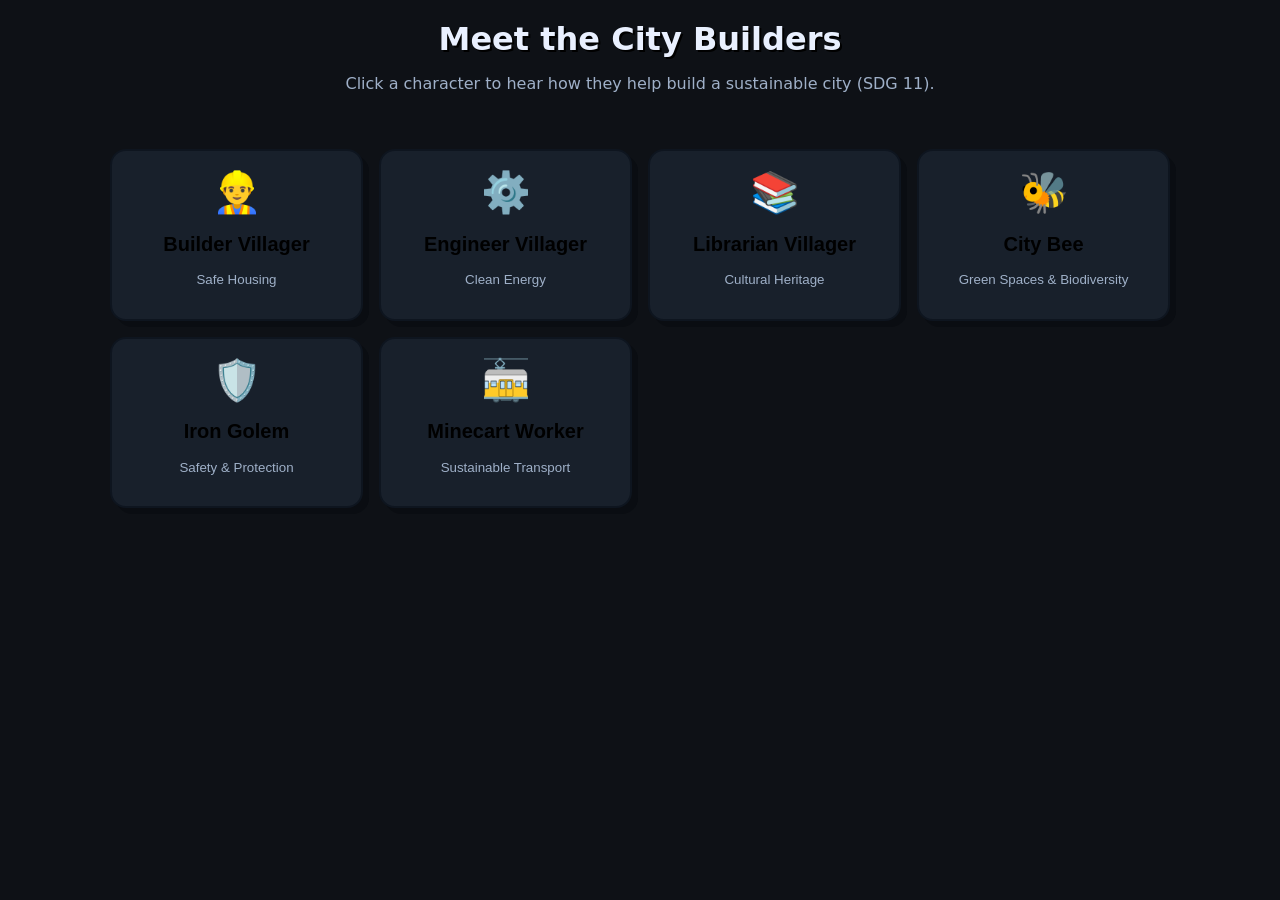
==== builders.html @ 71997713 "committed builders tab" ====
<!doctype html>
<html lang="en">
<head>
  <meta charset="utf-8" />
  <meta name="viewport" content="width=device-width, initial-scale=1" />
  <title>Meet the City Builders — SDG 11</title>
  <link rel="stylesheet" href="css/builders.css" />
</head>
<body>
  <header class="header">
    <h1>Meet the City Builders</h1>
    <p>Click a character to hear how they help build a sustainable city (SDG 11).</p>
  </header>

  <main class="grid">
    <button class="card" data-builder="builder">
      <div class="avatar">👷‍♂️</div>
      <h2>Builder Villager</h2>
      <p class="tag">Safe Housing</p>
    </button>

    <button class="card" data-builder="engineer">
      <div class="avatar">⚙️</div>
      <h2>Engineer Villager</h2>
      <p class="tag">Clean Energy</p>
    </button>

    <button class="card" data-builder="librarian">
      <div class="avatar">📚</div>
      <h2>Librarian Villager</h2>
      <p class="tag">Cultural Heritage</p>
    </button>

    <button class="card" data-builder="bee">
      <div class="avatar">🐝</div>
      <h2>City Bee</h2>
      <p class="tag">Green Spaces & Biodiversity</p>
    </button>

    <button class="card" data-builder="golem">
      <div class="avatar">🛡️</div>
      <h2>Iron Golem</h2>
      <p class="tag">Safety & Protection</p>
    </button>

    <button class="card" data-builder="minecart">
      <div class="avatar">🚋</div>
      <h2>Minecart Worker</h2>
      <p class="tag">Sustainable Transport</p>
    </button>
  </main>

  <div class="bubble" id="bubble" hidden>
    <div class="bubble-content">
      <button class="close">✖</button>
      <h3 id="bubbleTitle"></h3>
      <p id="bubbleText"></p>
    </div>
  </div>

  <script src="js/builders.js"></script>
</body>
</html>
---- css/builders.css ----
:root{
  --bg:#0e1116; --panel:#18202b; --text:#e9f0ff; --muted:#9fb0c8; --accent:#24d05a; --shadow:#0a0d12;
}
*{box-sizing:border-box}
body{margin:0;background:var(--bg);color:var(--text);font-family:system-ui,Segoe UI,Roboto,Arial,sans-serif}
.header{text-align:center;padding:20px}
.header h1{margin:0 0 6px;text-shadow:2px 2px 0 #000}
.header p{color:var(--muted)}
.grid{max-width:1100px;margin:0 auto;padding:20px;display:grid;grid-template-columns:repeat(auto-fit,minmax(220px,1fr));gap:16px}
.card{background:var(--panel);border:2px solid #0e151f;border-radius:16px;padding:18px;box-shadow:6px 6px 0 var(--shadow);cursor:pointer}
.card:hover{transform:translateY(-2px)}
.avatar{font-size:40px}
.tag{color:var(--muted)}

/* Speech bubble */
.bubble{position:fixed;inset:0;background:rgba(0,0,0,.6);display:grid;place-items:center}
.bubble[hidden]{display:none}
.bubble-content{background:#1b2330;border:2px solid #0e151f;border-radius:16px;padding:18px;box-shadow:10px 10px 0 #06080c;max-width:520px}
.bubble-content::after{content:"";position:absolute;bottom:-14px;left:40px;border-width:14px 14px 0;border-style:solid;border-color:#1b2330 transparent transparent}
.close{float:right;background:#2a354a;color:var(--text);border:2px solid #0d1420;border-radius:8px;padding:6px 10px;cursor:pointer}
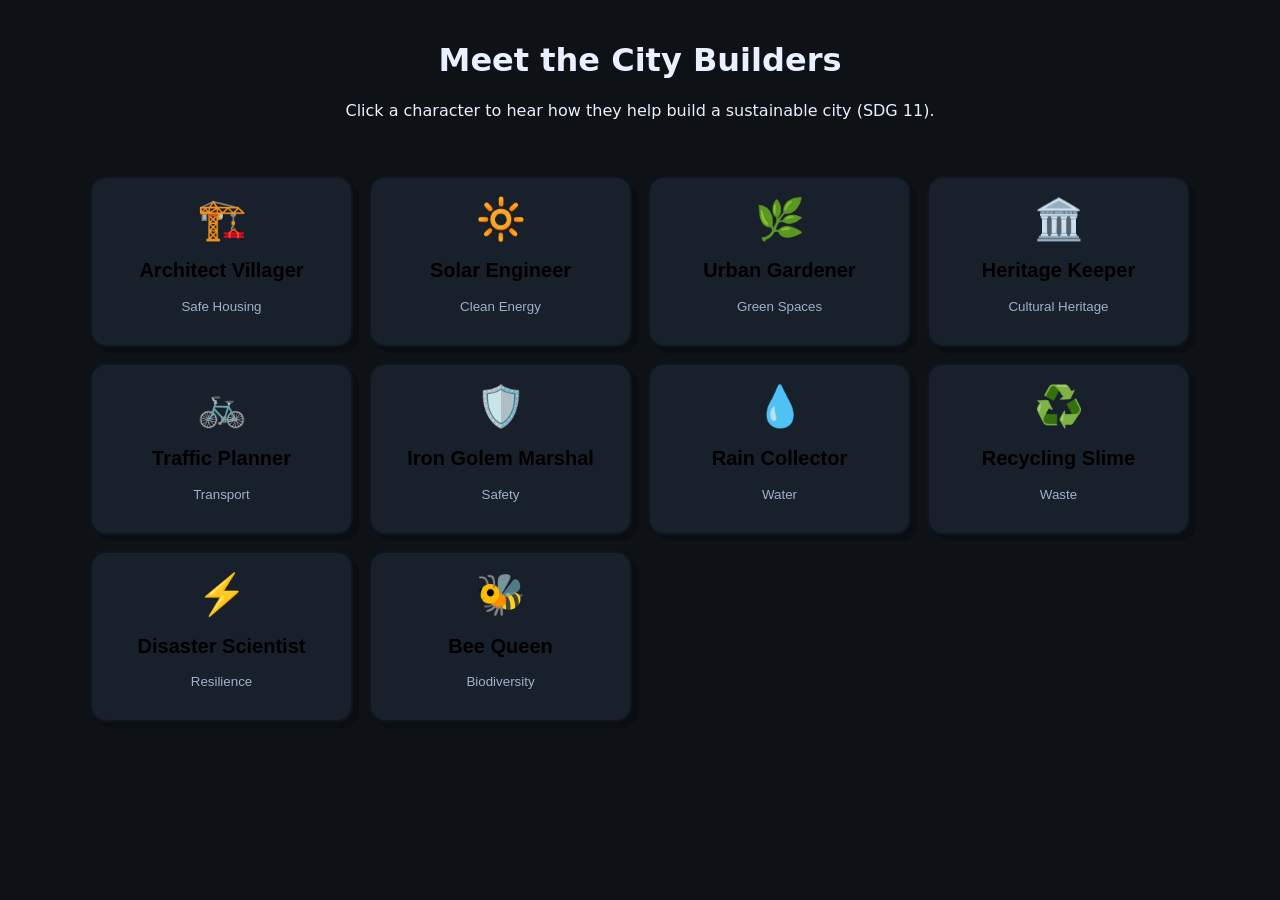
==== commit db1ae93f: "new 10 builders" ====
--- a/builders.html
+++ b/builders.html
@@ -1,64 +1,36 @@
 
 <!doctype html>
-<html lang="en">
+<html lang='en'>
 <head>
-  <meta charset="utf-8" />
-  <meta name="viewport" content="width=device-width, initial-scale=1" />
-  <title>Meet the City Builders — SDG 11</title>
-  <link rel="stylesheet" href="css/builders.css" />
+<meta charset='utf-8'/>
+<meta name='viewport' content='width=device-width, initial-scale=1'/>
+<title>Meet the City Builders — Expanded</title>
+<link rel='stylesheet' href='css/builders.css'/>
 </head>
 <body>
-  <header class="header">
-    <h1>Meet the City Builders</h1>
-    <p>Click a character to hear how they help build a sustainable city (SDG 11).</p>
-  </header>
-
-  <main class="grid">
-    <button class="card" data-builder="builder">
-      <div class="avatar">👷‍♂️</div>
-      <h2>Builder Villager</h2>
-      <p class="tag">Safe Housing</p>
-    </button>
-
-    <button class="card" data-builder="engineer">
-      <div class="avatar">⚙️</div>
-      <h2>Engineer Villager</h2>
-      <p class="tag">Clean Energy</p>
-    </button>
-
-    <button class="card" data-builder="librarian">
-      <div class="avatar">📚</div>
-      <h2>Librarian Villager</h2>
-      <p class="tag">Cultural Heritage</p>
-    </button>
-
-    <button class="card" data-builder="bee">
-      <div class="avatar">🐝</div>
-      <h2>City Bee</h2>
-      <p class="tag">Green Spaces & Biodiversity</p>
-    </button>
-
-    <button class="card" data-builder="golem">
-      <div class="avatar">🛡️</div>
-      <h2>Iron Golem</h2>
-      <p class="tag">Safety & Protection</p>
-    </button>
-
-    <button class="card" data-builder="minecart">
-      <div class="avatar">🚋</div>
-      <h2>Minecart Worker</h2>
-      <p class="tag">Sustainable Transport</p>
-    </button>
-  </main>
-
-  <div class="bubble" id="bubble" hidden>
-    <div class="bubble-content">
-      <button class="close">✖</button>
-      <h3 id="bubbleTitle"></h3>
-      <p id="bubbleText"></p>
-    </div>
-  </div>
-
-  <script src="js/builders.js"></script>
+<header class='header'>
+<h1>Meet the City Builders</h1>
+<p>Click a character to hear how they help build a sustainable city (SDG 11).</p>
+</header>
+<main class='grid'>
+<button class='card' data-builder='architect'><div class='avatar'>🏗️</div><h2>Architect Villager</h2><p class='tag'>Safe Housing</p></button>
+<button class='card' data-builder='solarEngineer'><div class='avatar'>🔆</div><h2>Solar Engineer</h2><p class='tag'>Clean Energy</p></button>
+<button class='card' data-builder='urbanGardener'><div class='avatar'>🌿</div><h2>Urban Gardener</h2><p class='tag'>Green Spaces</p></button>
+<button class='card' data-builder='heritageKeeper'><div class='avatar'>🏛️</div><h2>Heritage Keeper</h2><p class='tag'>Cultural Heritage</p></button>
+<button class='card' data-builder='trafficPlanner'><div class='avatar'>🚲</div><h2>Traffic Planner</h2><p class='tag'>Transport</p></button>
+<button class='card' data-builder='golemMarshal'><div class='avatar'>🛡️</div><h2>Iron Golem Marshal</h2><p class='tag'>Safety</p></button>
+<button class='card' data-builder='rainCollector'><div class='avatar'>💧</div><h2>Rain Collector</h2><p class='tag'>Water</p></button>
+<button class='card' data-builder='recyclerSlime'><div class='avatar'>♻️</div><h2>Recycling Slime</h2><p class='tag'>Waste</p></button>
+<button class='card' data-builder='disasterScientist'><div class='avatar'>⚡</div><h2>Disaster Scientist</h2><p class='tag'>Resilience</p></button>
+<button class='card' data-builder='beeQueen'><div class='avatar'>🐝</div><h2>Bee Queen</h2><p class='tag'>Biodiversity</p></button>
+</main>
+<div class='bubble' id='bubble' hidden>
+ <div class='bubble-content'>
+ <button class='close'>✖</button>
+ <h3 id='bubbleTitle'></h3>
+ <p id='bubbleText'></p>
+ </div>
+</div>
+<script src='js/builders.js'></script>
 </body>
 </html>
--- a/css/builders.css
+++ b/css/builders.css
@@ -1,21 +1,13 @@
 
-:root{
-  --bg:#0e1116; --panel:#18202b; --text:#e9f0ff; --muted:#9fb0c8; --accent:#24d05a; --shadow:#0a0d12;
-}
-*{box-sizing:border-box}
-body{margin:0;background:var(--bg);color:var(--text);font-family:system-ui,Segoe UI,Roboto,Arial,sans-serif}
+:root{--bg:#0e1116;--panel:#18202b;--text:#e9f0ff;--muted:#9fb0c8;--shadow:#0a0d12}
+body{margin:0;background:var(--bg);color:var(--text);font-family:system-ui}
 .header{text-align:center;padding:20px}
-.header h1{margin:0 0 6px;text-shadow:2px 2px 0 #000}
-.header p{color:var(--muted)}
-.grid{max-width:1100px;margin:0 auto;padding:20px;display:grid;grid-template-columns:repeat(auto-fit,minmax(220px,1fr));gap:16px}
+.grid{max-width:1100px;margin:auto;padding:20px;display:grid;grid-template-columns:repeat(auto-fit,minmax(220px,1fr));gap:16px}
 .card{background:var(--panel);border:2px solid #0e151f;border-radius:16px;padding:18px;box-shadow:6px 6px 0 var(--shadow);cursor:pointer}
 .card:hover{transform:translateY(-2px)}
 .avatar{font-size:40px}
 .tag{color:var(--muted)}
-
-/* Speech bubble */
 .bubble{position:fixed;inset:0;background:rgba(0,0,0,.6);display:grid;place-items:center}
 .bubble[hidden]{display:none}
 .bubble-content{background:#1b2330;border:2px solid #0e151f;border-radius:16px;padding:18px;box-shadow:10px 10px 0 #06080c;max-width:520px}
-.bubble-content::after{content:"";position:absolute;bottom:-14px;left:40px;border-width:14px 14px 0;border-style:solid;border-color:#1b2330 transparent transparent}
 .close{float:right;background:#2a354a;color:var(--text);border:2px solid #0d1420;border-radius:8px;padding:6px 10px;cursor:pointer}
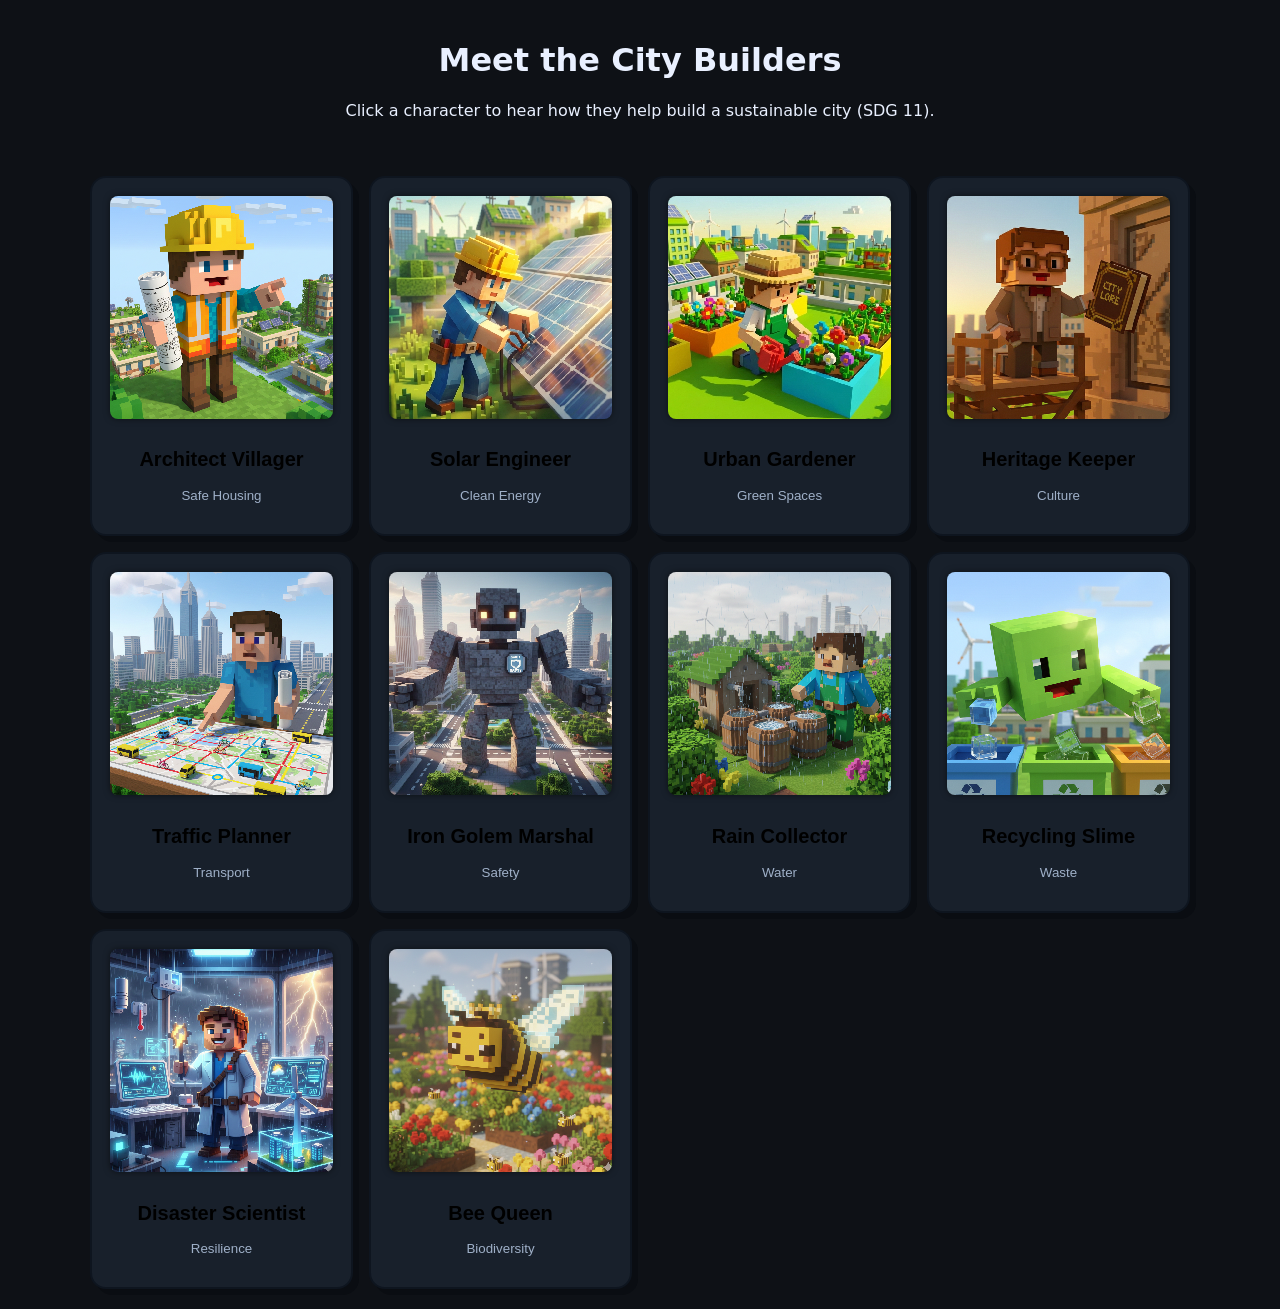
==== commit 8dc75834: "Add files via upload add builders full-size images" ====
--- a/builders.html
+++ b/builders.html
@@ -1,36 +1,88 @@
 
 <!doctype html>
-<html lang='en'>
+<html lang="en">
 <head>
-<meta charset='utf-8'/>
-<meta name='viewport' content='width=device-width, initial-scale=1'/>
-<title>Meet the City Builders — Expanded</title>
-<link rel='stylesheet' href='css/builders.css'/>
+  <meta charset="utf-8"/>
+  <meta name="viewport" content="width=device-width, initial-scale=1"/>
+  <title>Meet the City Builders — SDG 11</title>
+  <link rel="stylesheet" href="css/builders.css"/>
 </head>
 <body>
-<header class='header'>
-<h1>Meet the City Builders</h1>
-<p>Click a character to hear how they help build a sustainable city (SDG 11).</p>
+<header class="header">
+  <h1>Meet the City Builders</h1>
+  <p>Click a character to hear how they help build a sustainable city (SDG 11).</p>
 </header>
-<main class='grid'>
-<button class='card' data-builder='architect'><div class='avatar'>🏗️</div><h2>Architect Villager</h2><p class='tag'>Safe Housing</p></button>
-<button class='card' data-builder='solarEngineer'><div class='avatar'>🔆</div><h2>Solar Engineer</h2><p class='tag'>Clean Energy</p></button>
-<button class='card' data-builder='urbanGardener'><div class='avatar'>🌿</div><h2>Urban Gardener</h2><p class='tag'>Green Spaces</p></button>
-<button class='card' data-builder='heritageKeeper'><div class='avatar'>🏛️</div><h2>Heritage Keeper</h2><p class='tag'>Cultural Heritage</p></button>
-<button class='card' data-builder='trafficPlanner'><div class='avatar'>🚲</div><h2>Traffic Planner</h2><p class='tag'>Transport</p></button>
-<button class='card' data-builder='golemMarshal'><div class='avatar'>🛡️</div><h2>Iron Golem Marshal</h2><p class='tag'>Safety</p></button>
-<button class='card' data-builder='rainCollector'><div class='avatar'>💧</div><h2>Rain Collector</h2><p class='tag'>Water</p></button>
-<button class='card' data-builder='recyclerSlime'><div class='avatar'>♻️</div><h2>Recycling Slime</h2><p class='tag'>Waste</p></button>
-<button class='card' data-builder='disasterScientist'><div class='avatar'>⚡</div><h2>Disaster Scientist</h2><p class='tag'>Resilience</p></button>
-<button class='card' data-builder='beeQueen'><div class='avatar'>🐝</div><h2>Bee Queen</h2><p class='tag'>Biodiversity</p></button>
+
+<main class="grid">
+  <button class="card" data-builder="architect">
+    <img class="avatar-img" src="assets/characters/architect.png" alt="Architect Villager"/>
+    <h2>Architect Villager</h2>
+    <p class="tag">Safe Housing</p>
+  </button>
+
+  <button class="card" data-builder="solarEngineer">
+    <img class="avatar-img" src="assets/characters/solarEngineer.png" alt="Solar Engineer"/>
+    <h2>Solar Engineer</h2>
+    <p class="tag">Clean Energy</p>
+  </button>
+
+  <button class="card" data-builder="urbanGardener">
+    <img class="avatar-img" src="assets/characters/urbanGardener.png" alt="Urban Gardener"/>
+    <h2>Urban Gardener</h2>
+    <p class="tag">Green Spaces</p>
+  </button>
+
+  <button class="card" data-builder="heritageKeeper">
+    <img class="avatar-img" src="assets/characters/heritageKeeper.png" alt="Heritage Keeper"/>
+    <h2>Heritage Keeper</h2>
+    <p class="tag">Culture</p>
+  </button>
+
+  <button class="card" data-builder="trafficPlanner">
+    <img class="avatar-img" src="assets/characters/trafficPlanner.png" alt="Traffic Planner"/>
+    <h2>Traffic Planner</h2>
+    <p class="tag">Transport</p>
+  </button>
+
+  <button class="card" data-builder="golemMarshal">
+    <img class="avatar-img" src="assets/characters/golemMarshal.png" alt="Golem Marshal"/>
+    <h2>Iron Golem Marshal</h2>
+    <p class="tag">Safety</p>
+  </button>
+
+  <button class="card" data-builder="rainCollector">
+    <img class="avatar-img" src="assets/characters/rainCollector.png" alt="Rain Collector"/>
+    <h2>Rain Collector</h2>
+    <p class="tag">Water</p>
+  </button>
+
+  <button class="card" data-builder="recyclerSlime">
+    <img class="avatar-img" src="assets/characters/recyclerSlime.png" alt="Recycling Slime"/>
+    <h2>Recycling Slime</h2>
+    <p class="tag">Waste</p>
+  </button>
+
+  <button class="card" data-builder="disasterScientist">
+    <img class="avatar-img" src="assets/characters/disasterScientist.png" alt="Disaster Scientist"/>
+    <h2>Disaster Scientist</h2>
+    <p class="tag">Resilience</p>
+  </button>
+
+  <button class="card" data-builder="beeQueen">
+    <img class="avatar-img" src="assets/characters/beeQueen.png" alt="Bee Queen"/>
+    <h2>Bee Queen</h2>
+    <p class="tag">Biodiversity</p>
+  </button>
 </main>
-<div class='bubble' id='bubble' hidden>
- <div class='bubble-content'>
- <button class='close'>✖</button>
- <h3 id='bubbleTitle'></h3>
- <p id='bubbleText'></p>
- </div>
+
+<div class="bubble" id="bubble" hidden>
+  <div class="bubble-content">
+    <button class="close">✖</button>
+    <h3 id="bubbleTitle"></h3>
+    <p id="bubbleText"></p>
+  </div>
 </div>
-<script src='js/builders.js'></script>
+
+<script src="js/builders.js"></script>
 </body>
 </html>
--- a/css/builders.css
+++ b/css/builders.css
@@ -3,10 +3,21 @@
 body{margin:0;background:var(--bg);color:var(--text);font-family:system-ui}
 .header{text-align:center;padding:20px}
 .grid{max-width:1100px;margin:auto;padding:20px;display:grid;grid-template-columns:repeat(auto-fit,minmax(220px,1fr));gap:16px}
-.card{background:var(--panel);border:2px solid #0e151f;border-radius:16px;padding:18px;box-shadow:6px 6px 0 var(--shadow);cursor:pointer}
+.card{background:var(--panel);border:2px solid #0e151f;border-radius:16px;padding:18px;box-shadow:6px 6px 0 var(--shadow);cursor:pointer;text-align:center}
 .card:hover{transform:translateY(-2px)}
-.avatar{font-size:40px}
+
+.avatar-img{
+  width:100%;
+  aspect-ratio:1/1;
+  object-fit:cover;
+  border-radius:8px;
+  image-rendering:pixelated;
+  box-shadow:0 0 6px rgba(0,0,0,0.5);
+  margin-bottom:10px;
+}
+
 .tag{color:var(--muted)}
+
 .bubble{position:fixed;inset:0;background:rgba(0,0,0,.6);display:grid;place-items:center}
 .bubble[hidden]{display:none}
 .bubble-content{background:#1b2330;border:2px solid #0e151f;border-radius:16px;padding:18px;box-shadow:10px 10px 0 #06080c;max-width:520px}
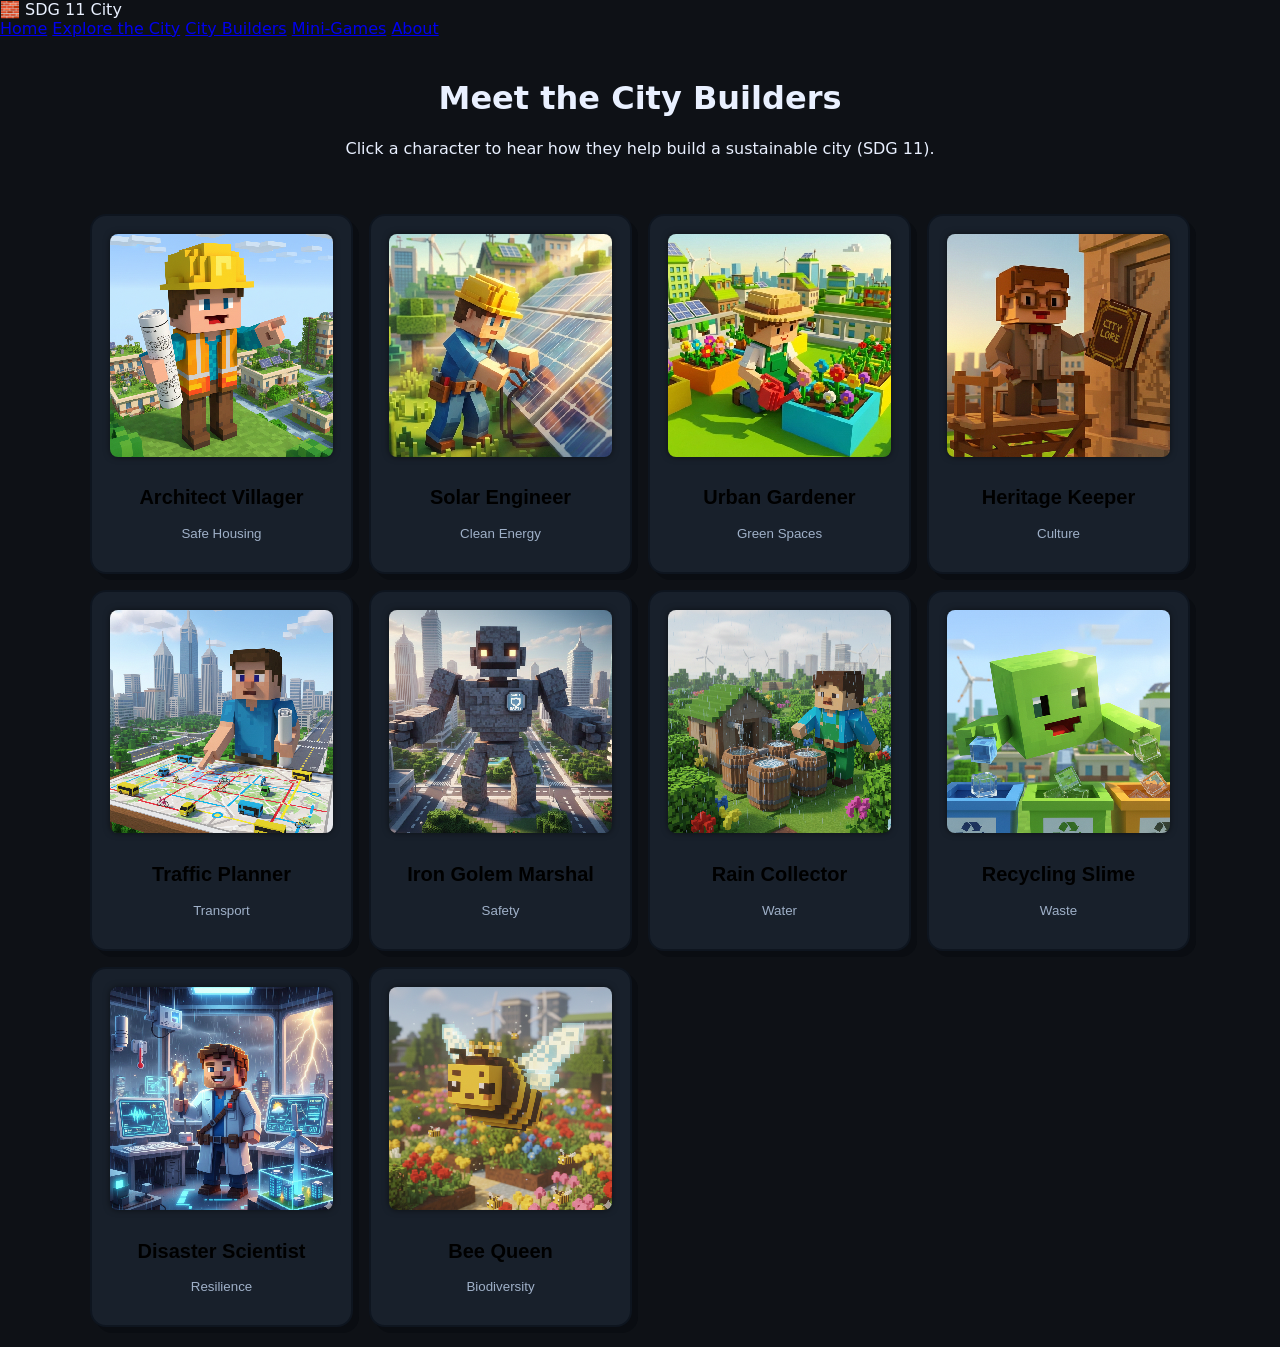
==== commit 32804936: "builders updated builders updated" ====
--- a/builders.html
+++ b/builders.html
@@ -8,10 +8,26 @@
   <link rel="stylesheet" href="css/builders.css"/>
 </head>
 <body>
-<header class="header">
-  <h1>Meet the City Builders</h1>
-  <p>Click a character to hear how they help build a sustainable city (SDG 11).</p>
-</header>
+  
+
+ <header class="site-header">
+    <div class="logo">🧱 SDG 11 City</div>
+    <nav class="main-nav" aria-label="Primary">
+      <a href="index.html">Home</a>
+      <a href="city.html">Explore the City</a>
+      <a class="active" href="builders.html" aria-current="page">City Builders</a>
+      <a href="games.html">Mini‑Games</a>
+      <a href="#about">About</a>
+    </nav>
+  </header>
+
+  <!-- Page intro for City Builders -->
+  <header class="header">
+    <h1>Meet the City Builders</h1>
+    <p>Click a character to hear how they help build a sustainable city (SDG 11).</p>
+  </header>
+
+
 
 <main class="grid">
   <button class="card" data-builder="architect">
